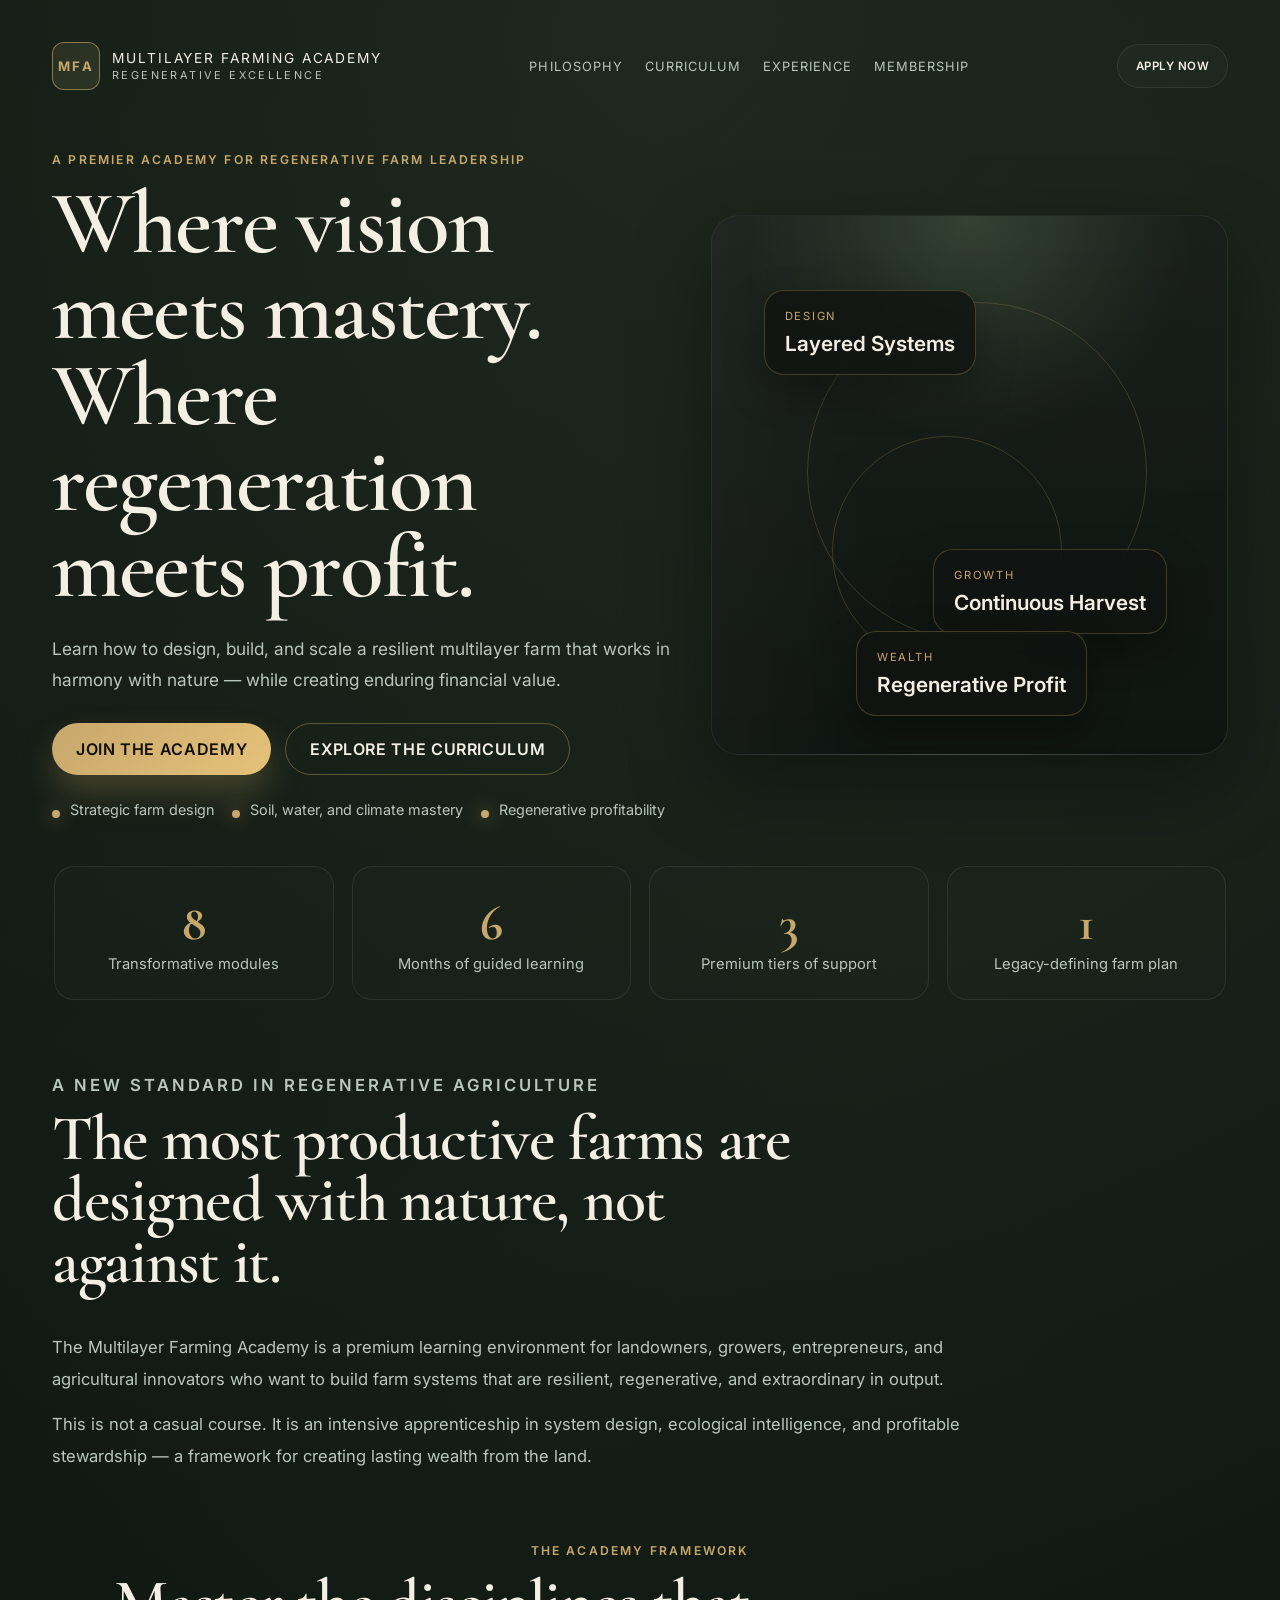
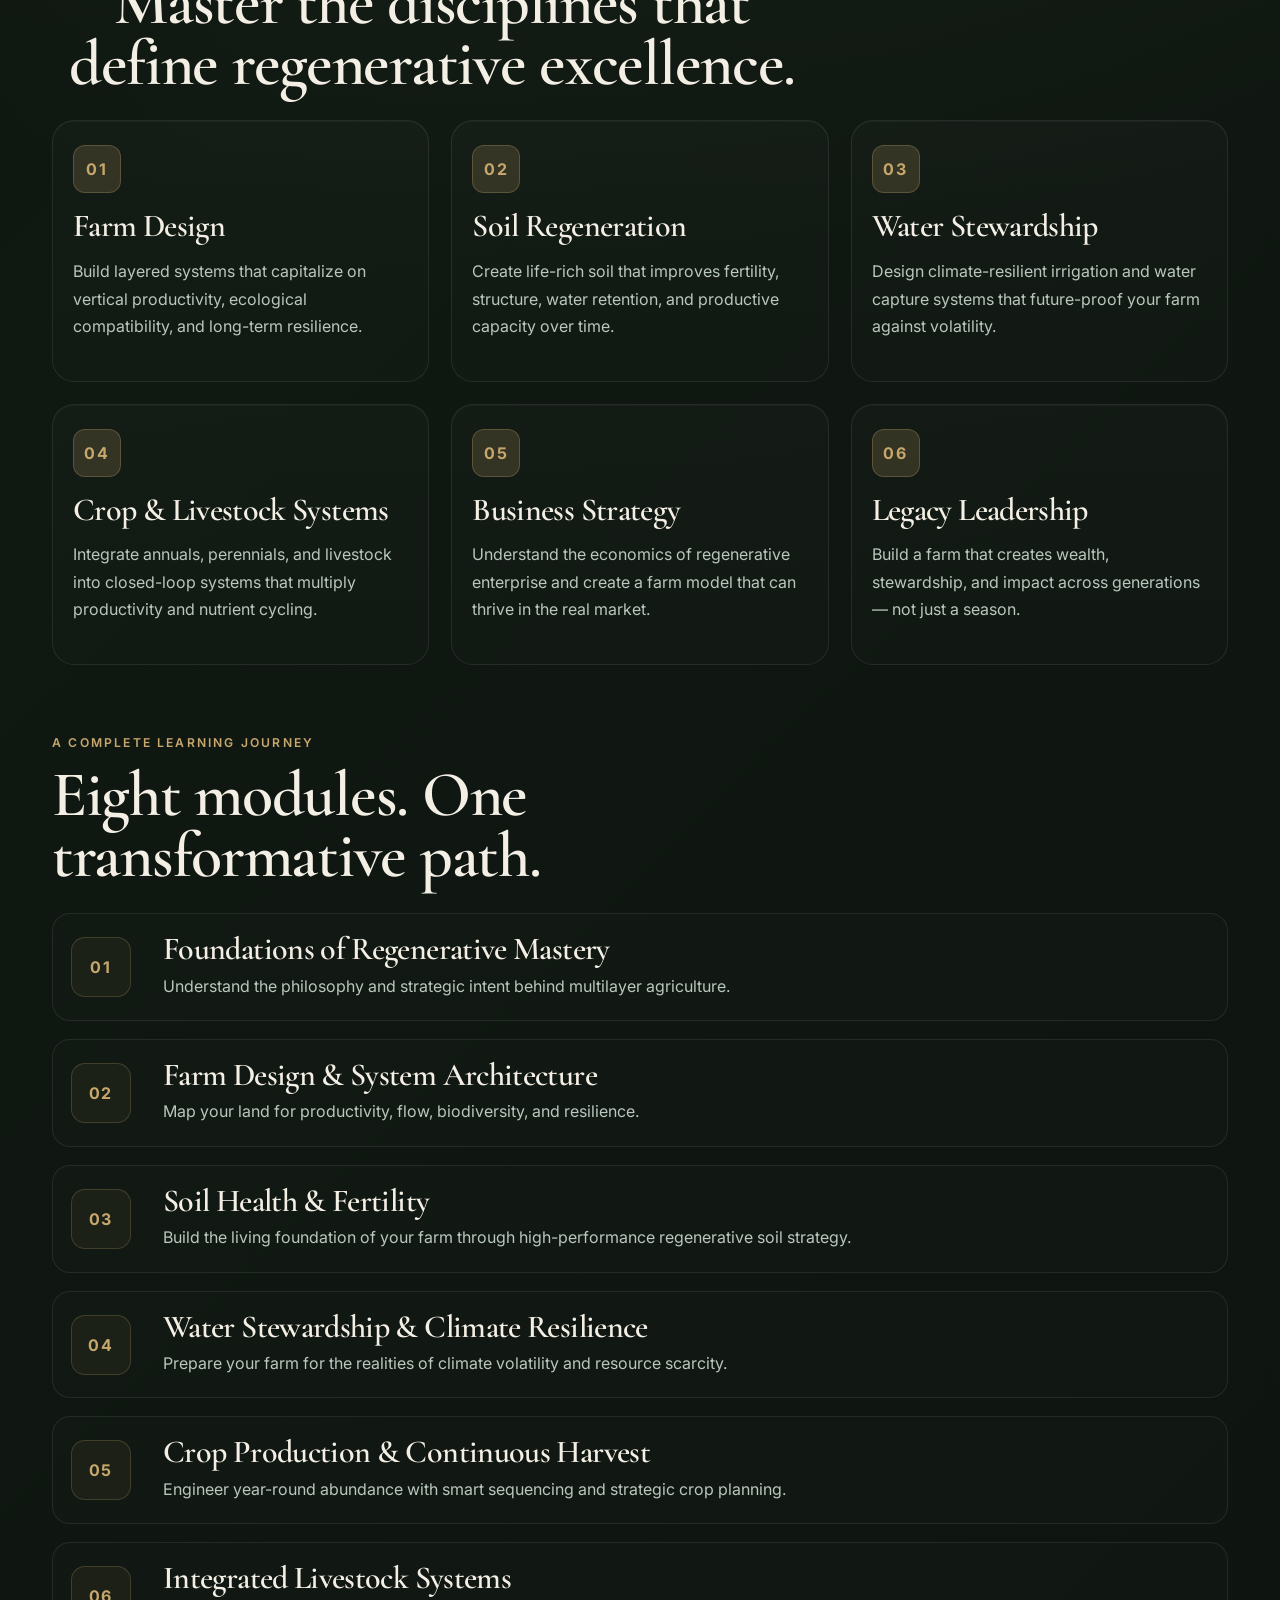
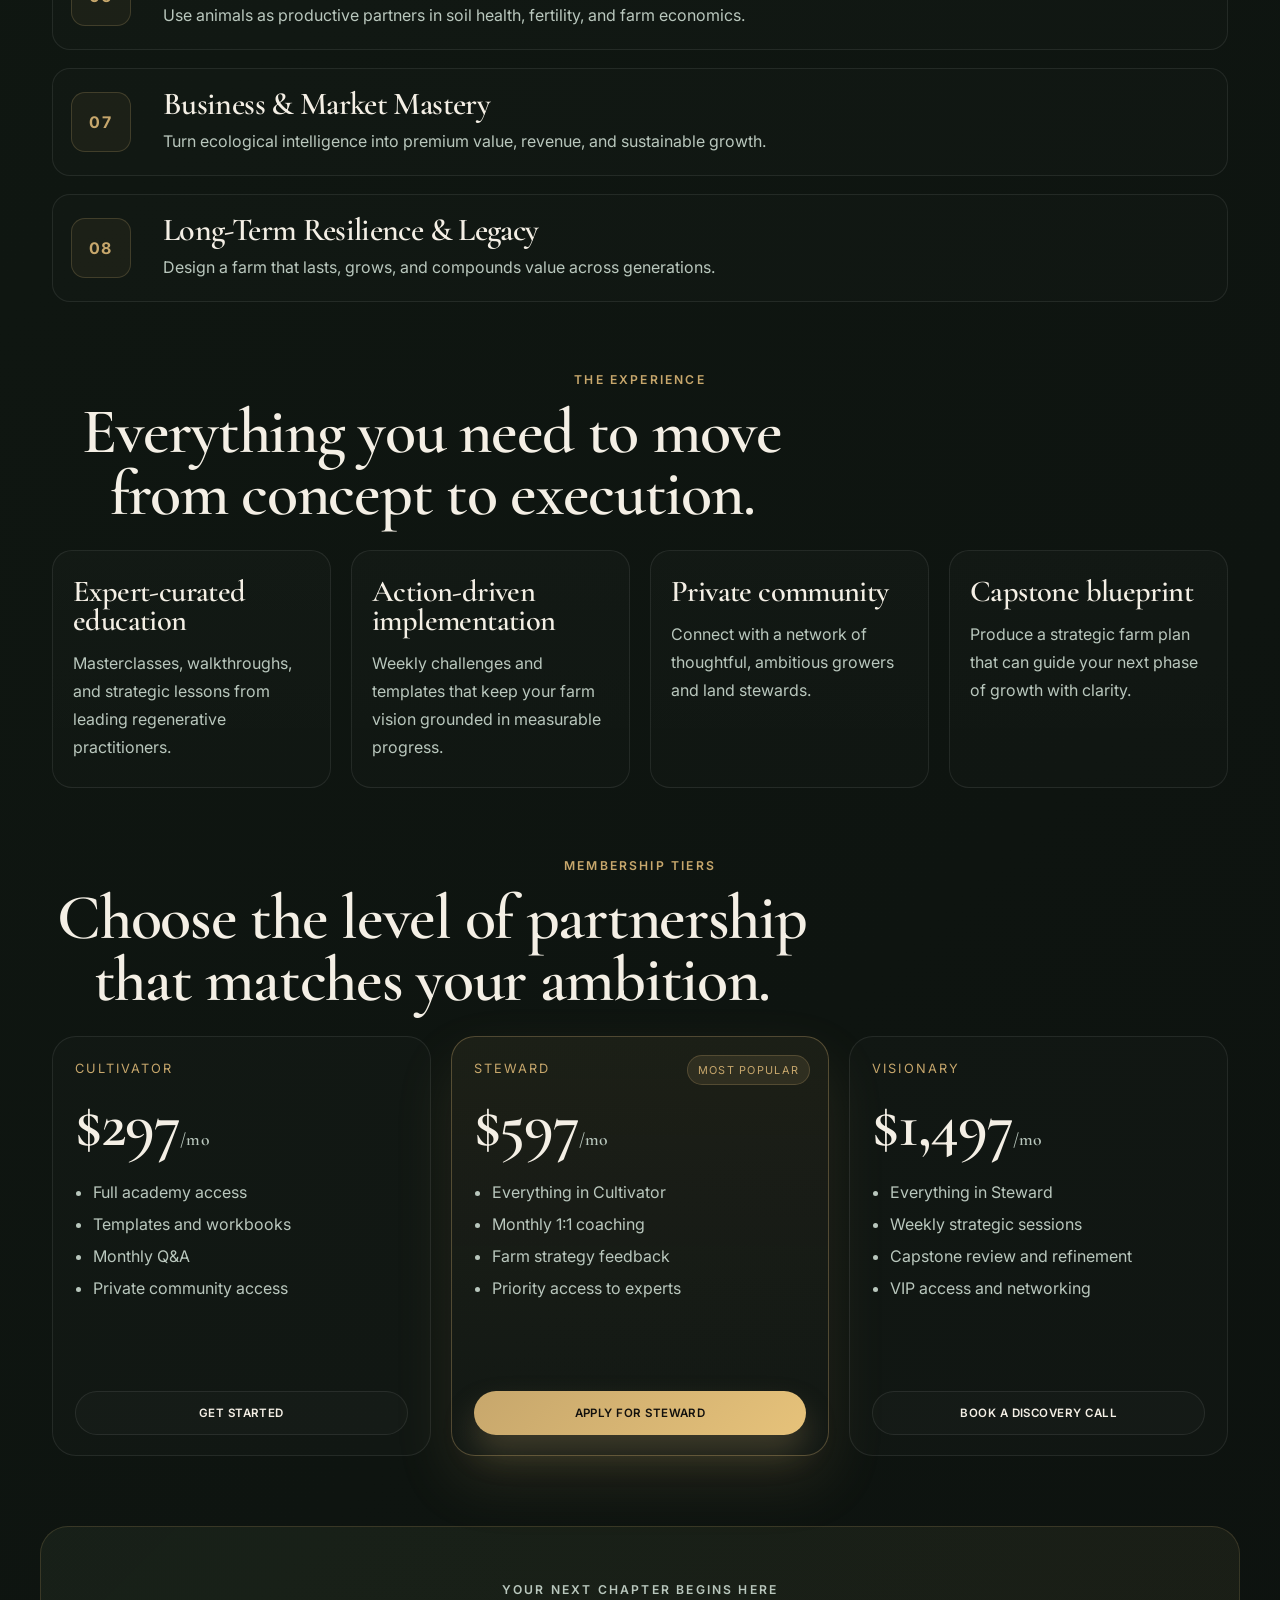
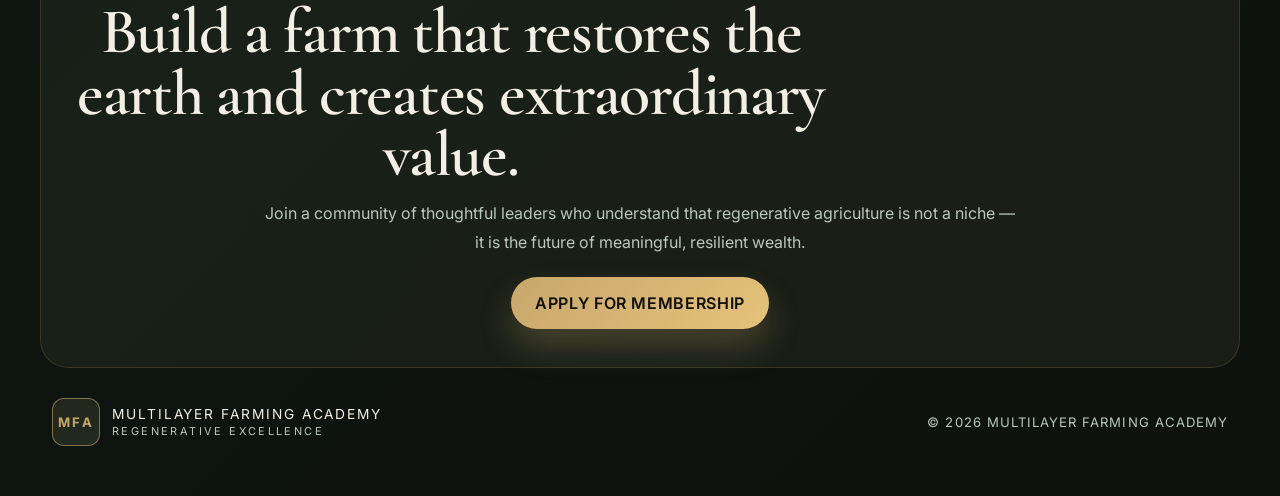
==== index.html @ 98a9863c "Create premium landing page and stylesheet for Multilayer Farming Academy" ====
<!DOCTYPE html>
<html lang="en">
  <head>
    <meta charset="UTF-8" />
    <meta name="viewport" content="width=device-width, initial-scale=1.0" />
    <title>Multilayer Farming Academy</title>
    <meta
      name="description"
      content="A premium membership academy for regenerative multilayer farming, strategic farm design, and agricultural mastery."
    />
    <link rel="preconnect" href="https://fonts.googleapis.com" />
    <link rel="preconnect" href="https://fonts.gstatic.com" crossorigin />
    <link
      href="https://fonts.googleapis.com/css2?family=Cormorant+Garamond:wght@400;500;600;700&family=Inter:wght@400;500;600;700;800&display=swap"
      rel="stylesheet"
    />
    <link rel="stylesheet" href="styles.css" />
  </head>
  <body>
    <div class="page-shell">
      <header class="topbar">
        <div class="brand-wrap">
          <div class="brand-mark">MFA</div>
          <div>
            <p class="brand-name">Multilayer Farming Academy</p>
            <p class="brand-subtitle">Regenerative Excellence</p>
          </div>
        </div>
        <nav class="nav">
          <a href="#philosophy">Philosophy</a>
          <a href="#curriculum">Curriculum</a>
          <a href="#experience">Experience</a>
          <a href="#pricing">Membership</a>
        </nav>
        <a class="cta-button small" href="#pricing">Apply Now</a>
      </header>

      <main>
        <section class="hero">
          <div class="hero-copy">
            <p class="eyebrow">A Premier Academy for Regenerative Farm Leadership</p>
            <h1>Where vision meets mastery.<br />Where regeneration meets profit.</h1>
            <p class="lede">
              Learn how to design, build, and scale a resilient multilayer farm that works in harmony with nature — while creating enduring financial value.
            </p>
            <div class="hero-actions">
              <a class="cta-button primary" href="#pricing">Join the Academy</a>
              <a class="ghost-button" href="#curriculum">Explore the Curriculum</a>
            </div>
            <ul class="hero-points">
              <li>Strategic farm design</li>
              <li>Soil, water, and climate mastery</li>
              <li>Regenerative profitability</li>
            </ul>
          </div>

          <div class="hero-visual" aria-label="Farm systems illustration">
            <div class="visual-card card-one">
              <span class="label">Design</span>
              <strong>Layered Systems</strong>
            </div>
            <div class="visual-card card-two">
              <span class="label">Growth</span>
              <strong>Continuous Harvest</strong>
            </div>
            <div class="visual-card card-three">
              <span class="label">Wealth</span>
              <strong>Regenerative Profit</strong>
            </div>
            <div class="orbit orbit-one"></div>
            <div class="orbit orbit-two"></div>
          </div>
        </section>

        <section class="stats" id="philosophy">
          <div>
            <strong>8</strong>
            <span>Transformative modules</span>
          </div>
          <div>
            <strong>6</strong>
            <span>Months of guided learning</span>
          </div>
          <div>
            <strong>3</strong>
            <span>Premium tiers of support</span>
          </div>
          <div>
            <strong>1</strong>
            <span>Legacy-defining farm plan</span>
          </div>
        </section>

        <section class="intro-block">
          <div class="section-heading">
            <p class="eyebrow">A new standard in regenerative agriculture</p>
            <h2>The most productive farms are designed with nature, not against it.</h2>
          </div>
          <p>
            The Multilayer Farming Academy is a premium learning environment for landowners, growers, entrepreneurs, and agricultural innovators who want to build farm systems that are resilient, regenerative, and extraordinary in output.
          </p>
          <p>
            This is not a casual course. It is an intensive apprenticeship in system design, ecological intelligence, and profitable stewardship — a framework for creating lasting wealth from the land.
          </p>
        </section>

        <section class="pillars" id="curriculum">
          <div class="section-heading center">
            <p class="eyebrow">The Academy framework</p>
            <h2>Master the disciplines that define regenerative excellence.</h2>
          </div>

          <div class="pillar-grid">
            <article class="pillar-card">
              <div class="icon">01</div>
              <h3>Farm Design</h3>
              <p>Build layered systems that capitalize on vertical productivity, ecological compatibility, and long-term resilience.</p>
            </article>
            <article class="pillar-card">
              <div class="icon">02</div>
              <h3>Soil Regeneration</h3>
              <p>Create life-rich soil that improves fertility, structure, water retention, and productive capacity over time.</p>
            </article>
            <article class="pillar-card">
              <div class="icon">03</div>
              <h3>Water Stewardship</h3>
              <p>Design climate-resilient irrigation and water capture systems that future-proof your farm against volatility.</p>
            </article>
            <article class="pillar-card">
              <div class="icon">04</div>
              <h3>Crop & Livestock Systems</h3>
              <p>Integrate annuals, perennials, and livestock into closed-loop systems that multiply productivity and nutrient cycling.</p>
            </article>
            <article class="pillar-card">
              <div class="icon">05</div>
              <h3>Business Strategy</h3>
              <p>Understand the economics of regenerative enterprise and create a farm model that can thrive in the real market.</p>
            </article>
            <article class="pillar-card">
              <div class="icon">06</div>
              <h3>Legacy Leadership</h3>
              <p>Build a farm that creates wealth, stewardship, and impact across generations — not just a season.</p>
            </article>
          </div>
        </section>

        <section class="curriculum-showcase" id="experience">
          <div class="section-heading">
            <p class="eyebrow">A complete learning journey</p>
            <h2>Eight modules. One transformative path.</h2>
          </div>

          <div class="module-list">
            <div class="module-item">
              <span>01</span>
              <div>
                <h3>Foundations of Regenerative Mastery</h3>
                <p>Understand the philosophy and strategic intent behind multilayer agriculture.</p>
              </div>
            </div>
            <div class="module-item">
              <span>02</span>
              <div>
                <h3>Farm Design & System Architecture</h3>
                <p>Map your land for productivity, flow, biodiversity, and resilience.</p>
              </div>
            </div>
            <div class="module-item">
              <span>03</span>
              <div>
                <h3>Soil Health & Fertility</h3>
                <p>Build the living foundation of your farm through high-performance regenerative soil strategy.</p>
              </div>
            </div>
            <div class="module-item">
              <span>04</span>
              <div>
                <h3>Water Stewardship & Climate Resilience</h3>
                <p>Prepare your farm for the realities of climate volatility and resource scarcity.</p>
              </div>
            </div>
            <div class="module-item">
              <span>05</span>
              <div>
                <h3>Crop Production & Continuous Harvest</h3>
                <p>Engineer year-round abundance with smart sequencing and strategic crop planning.</p>
              </div>
            </div>
            <div class="module-item">
              <span>06</span>
              <div>
                <h3>Integrated Livestock Systems</h3>
                <p>Use animals as productive partners in soil health, fertility, and farm economics.</p>
              </div>
            </div>
            <div class="module-item">
              <span>07</span>
              <div>
                <h3>Business & Market Mastery</h3>
                <p>Turn ecological intelligence into premium value, revenue, and sustainable growth.</p>
              </div>
            </div>
            <div class="module-item">
              <span>08</span>
              <div>
                <h3>Long-Term Resilience & Legacy</h3>
                <p>Design a farm that lasts, grows, and compounds value across generations.</p>
              </div>
            </div>
          </div>
        </section>

        <section class="experience-band">
          <div class="section-heading center">
            <p class="eyebrow">The experience</p>
            <h2>Everything you need to move from concept to execution.</h2>
          </div>
          <div class="experience-grid">
            <div class="experience-card">
              <h3>Expert-curated education</h3>
              <p>Masterclasses, walkthroughs, and strategic lessons from leading regenerative practitioners.</p>
            </div>
            <div class="experience-card">
              <h3>Action-driven implementation</h3>
              <p>Weekly challenges and templates that keep your farm vision grounded in measurable progress.</p>
            </div>
            <div class="experience-card">
              <h3>Private community</h3>
              <p>Connect with a network of thoughtful, ambitious growers and land stewards.</p>
            </div>
            <div class="experience-card">
              <h3>Capstone blueprint</h3>
              <p>Produce a strategic farm plan that can guide your next phase of growth with clarity.</p>
            </div>
          </div>
        </section>

        <section class="pricing" id="pricing">
          <div class="section-heading center">
            <p class="eyebrow">Membership tiers</p>
            <h2>Choose the level of partnership that matches your ambition.</h2>
          </div>

          <div class="pricing-grid">
            <article class="tier-card">
              <p class="tier-name">Cultivator</p>
              <h3>$297<span>/mo</span></h3>
              <ul>
                <li>Full academy access</li>
                <li>Templates and workbooks</li>
                <li>Monthly Q&A</li>
                <li>Private community access</li>
              </ul>
              <a href="#" class="cta-button small">Get Started</a>
            </article>

            <article class="tier-card featured">
              <div class="badge">Most Popular</div>
              <p class="tier-name">Steward</p>
              <h3>$597<span>/mo</span></h3>
              <ul>
                <li>Everything in Cultivator</li>
                <li>Monthly 1:1 coaching</li>
                <li>Farm strategy feedback</li>
                <li>Priority access to experts</li>
              </ul>
              <a href="#" class="cta-button primary small">Apply for Steward</a>
            </article>

            <article class="tier-card">
              <p class="tier-name">Visionary</p>
              <h3>$1,497<span>/mo</span></h3>
              <ul>
                <li>Everything in Steward</li>
                <li>Weekly strategic sessions</li>
                <li>Capstone review and refinement</li>
                <li>VIP access and networking</li>
              </ul>
              <a href="#" class="cta-button small">Book a Discovery Call</a>
            </article>
          </div>
        </section>

        <section class="cta-panel">
          <p class="eyebrow">Your next chapter begins here</p>
          <h2>Build a farm that restores the earth and creates extraordinary value.</h2>
          <p>
            Join a community of thoughtful leaders who understand that regenerative agriculture is not a niche — it is the future of meaningful, resilient wealth.
          </p>
          <a class="cta-button primary" href="#pricing">Apply for Membership</a>
        </section>
      </main>

      <footer class="footer">
        <div class="brand-wrap">
          <div class="brand-mark">MFA</div>
          <div>
            <p class="brand-name">Multilayer Farming Academy</p>
            <p class="brand-subtitle">Regenerative Excellence</p>
          </div>
        </div>
        <p>© 2026 Multilayer Farming Academy</p>
      </footer>
    </div>
  </body>
</html>
---- styles.css ----
:root {
  --bg: #0d120f;
  --bg-soft: #151d19;
  --panel: rgba(19, 29, 24, 0.82);
  --panel-strong: #151f1a;
  --panel-alt: #f4efe5;
  --text: #f4efe5;
  --muted: #b9c7bd;
  --green: #6e8d63;
  --green-deep: #3d5a44;
  --gold: #c7a76c;
  --gold-soft: rgba(199, 167, 108, 0.18);
  --line: rgba(255, 255, 255, 0.08);
  --shadow: rgba(0, 0, 0, 0.35);
}

* {
  box-sizing: border-box;
}

html {
  scroll-behavior: smooth;
}

body {
  margin: 0;
  background:
    radial-gradient(circle at top, rgba(110, 141, 99, 0.18), transparent 35%),
    linear-gradient(135deg, #0b100d 0%, #101812 30%, #0d120f 100%);
  color: var(--text);
  font-family: "Inter", sans-serif;
}

img {
  max-width: 100%;
  display: block;
}

.page-shell {
  width: min(1200px, calc(100% - 32px));
  margin: 0 auto;
  padding: 24px 0 50px;
}

.topbar,
.hero,
.stats,
.intro-block,
.pillars,
.curriculum-showcase,
.experience-band,
.pricing,
.cta-panel,
.footer {
  width: 100%;
}

.topbar {
  display: flex;
  align-items: center;
  justify-content: space-between;
  gap: 20px;
  padding: 18px 12px 26px;
}

.brand-wrap {
  display: flex;
  align-items: center;
  gap: 12px;
}

.brand-mark {
  width: 48px;
  height: 48px;
  display: grid;
  place-items: center;
  border: 1px solid rgba(199, 167, 108, 0.6);
  border-radius: 12px;
  background: linear-gradient(135deg, rgba(199, 167, 108, 0.12), rgba(110, 141, 99, 0.2));
  color: var(--gold);
  font-size: 0.82rem;
  font-weight: 700;
  letter-spacing: 0.18em;
}

.brand-name {
  margin: 0;
  font-size: 0.86rem;
  letter-spacing: 0.14em;
  text-transform: uppercase;
  color: var(--text);
}

.brand-subtitle {
  margin: 2px 0 0;
  font-size: 0.68rem;
  letter-spacing: 0.22em;
  text-transform: uppercase;
  color: var(--muted);
}

.nav {
  display: flex;
  align-items: center;
  gap: 22px;
  font-size: 0.8rem;
  letter-spacing: 0.08em;
  text-transform: uppercase;
}

.nav a,
.ghost-button,
.cta-button {
  text-decoration: none;
  transition: all 0.25s ease;
}

.nav a {
  color: var(--muted);
}

.nav a:hover,
.nav a:focus-visible {
  color: var(--text);
}

.hero {
  display: grid;
  grid-template-columns: 1.1fr 0.9fr;
  gap: 26px;
  align-items: center;
  padding: 36px 12px 22px;
}

.eyebrow {
  margin: 0 0 14px;
  color: var(--gold);
  font-size: 0.76rem;
  font-weight: 600;
  letter-spacing: 0.18em;
  text-transform: uppercase;
}

h1,
h2,
h3 {
  margin: 0;
  font-family: "Cormorant Garamond", serif;
  font-weight: 600;
  line-height: 0.96;
  letter-spacing: -0.02em;
}

h1 {
  font-size: clamp(3.4rem, 7vw, 6rem);
  max-width: 650px;
}

h2 {
  font-size: clamp(2.5rem, 5vw, 4rem);
  max-width: 760px;
}

h3 {
  font-size: clamp(1.7rem, 2.8vw, 2.4rem);
}

.lede {
  margin: 22px 0 0;
  max-width: 620px;
  font-size: 1.08rem;
  line-height: 1.8;
  color: var(--muted);
}

.hero-actions {
  display: flex;
  flex-wrap: wrap;
  gap: 14px;
  margin-top: 28px;
}

.cta-button,
.ghost-button {
  display: inline-flex;
  align-items: center;
  justify-content: center;
  min-height: 52px;
  padding: 0 24px;
  border-radius: 999px;
  font-weight: 600;
  letter-spacing: 0.04em;
  text-transform: uppercase;
  cursor: pointer;
}

.cta-button.small,
.ghost-button.small {
  min-height: 44px;
  padding: 0 18px;
  font-size: 0.72rem;
}

.cta-button.primary {
  background: linear-gradient(135deg, var(--gold), #e6c27a);
  color: #12100d;
  box-shadow: 0 18px 32px rgba(199, 167, 108, 0.25);
}

.cta-button:not(.primary) {
  background: rgba(255, 255, 255, 0.02);
  border: 1px solid var(--line);
  color: var(--text);
}

.ghost-button {
  background: transparent;
  border: 1px solid rgba(199, 167, 108, 0.4);
  color: var(--text);
}

.hero-points {
  display: flex;
  flex-wrap: wrap;
  gap: 12px 18px;
  padding: 0;
  margin: 26px 0 0;
  list-style: none;
  color: var(--muted);
  font-size: 0.9rem;
}

.hero-points li {
  position: relative;
  padding-left: 18px;
}

.hero-points li::before {
  content: "";
  position: absolute;
  top: 9px;
  left: 0;
  width: 8px;
  height: 8px;
  border-radius: 50%;
  background: var(--gold);
  box-shadow: 0 0 18px rgba(199, 167, 108, 0.8);
}

.hero-visual {
  position: relative;
  min-height: 540px;
  border: 1px solid var(--line);
  border-radius: 28px;
  background:
    linear-gradient(180deg, rgba(255, 255, 255, 0.04), rgba(255, 255, 255, 0.01)),
    radial-gradient(circle at top, rgba(110, 141, 99, 0.3), transparent 38%),
    rgba(12, 17, 15, 0.72);
  overflow: hidden;
  box-shadow: var(--shadow) 0px 30px 80px;
}

.hero-visual::before {
  content: "";
  position: absolute;
  inset: 0;
  background:
    linear-gradient(180deg, transparent 0%, rgba(0, 0, 0, 0.15) 100%),
    linear-gradient(90deg, rgba(255, 255, 255, 0.03), transparent 30%);
}

.visual-card {
  position: absolute;
  z-index: 2;
  display: flex;
  flex-direction: column;
  gap: 8px;
  border: 1px solid rgba(199, 167, 108, 0.28);
  border-radius: 20px;
  background: rgba(17, 19, 17, 0.8);
  box-shadow: 0 16px 40px rgba(0, 0, 0, 0.28);
  backdrop-filter: blur(12px);
  padding: 18px 20px;
}

.visual-card .label {
  font-size: 0.7rem;
  color: var(--gold);
  letter-spacing: 0.16em;
  text-transform: uppercase;
}

.visual-card strong {
  font-size: 1.3rem;
  font-weight: 600;
  color: var(--text);
}

.card-one {
  left: 52px;
  top: 74px;
}

.card-two {
  right: 60px;
  bottom: 120px;
}

.card-three {
  left: 28%;
  bottom: 38px;
}

.orbit {
  position: absolute;
  border: 1px solid rgba(199, 167, 108, 0.22);
  border-radius: 50%;
}

.orbit-one {
  width: 340px;
  height: 340px;
  top: 86px;
  right: 80px;
}

.orbit-two {
  width: 230px;
  height: 230px;
  left: 120px;
  bottom: 88px;
}

.stats {
  display: grid;
  grid-template-columns: repeat(4, minmax(0, 1fr));
  gap: 18px;
  padding: 26px 14px 0;
}

.stats > div {
  padding: 26px 18px;
  border: 1px solid var(--line);
  border-radius: 20px;
  background: rgba(255, 255, 255, 0.01);
  text-align: center;
}

.stats strong {
  display: block;
  font-size: clamp(2.2rem, 4vw, 3.1rem);
  font-family: "Cormorant Garamond", serif;
  color: var(--gold);
}

.stats span {
  color: var(--muted);
  font-size: 0.92rem;
}

.intro-block,
.pillars,
.curriculum-showcase,
.experience-band,
.pricing,
.cta-panel {
  margin-top: 70px;
  padding: 0 12px;
}

.section-heading {
  margin-bottom: 26px;
}

.section-heading.center {
  text-align: center;
}

.section-heading h2 {
  margin-top: 6px;
}

.intro-block {
  display: grid;
  gap: 14px;
  max-width: 980px;
}

.intro-block p {
  margin: 0;
  color: var(--muted);
  font-size: 1.04rem;
  line-height: 1.9;
}

.pillar-grid {
  display: grid;
  grid-template-columns: repeat(3, minmax(0, 1fr));
  gap: 22px;
}

.pillar-card {
  border: 1px solid var(--line);
  border-radius: 22px;
  background: linear-gradient(180deg, rgba(255,255,255,0.02), rgba(255,255,255,0.01));
  padding: 24px 20px;
  min-height: 250px;
  box-shadow: inset 0 1px 0 rgba(255,255,255,0.03);
}

.icon {
  display: inline-flex;
  width: 48px;
  height: 48px;
  align-items: center;
  justify-content: center;
  border-radius: 12px;
  background: var(--gold-soft);
  border: 1px solid rgba(199, 167, 108, 0.28);
  color: var(--gold);
  font-weight: 700;
  letter-spacing: 0.12em;
}

.pillar-card h3 {
  margin-top: 18px;
  font-size: 2rem;
}

.pillar-card p {
  margin-top: 16px;
  color: var(--muted);
  line-height: 1.72;
}

.module-list {
  display: grid;
  gap: 18px;
}

.module-item {
  display: grid;
  grid-template-columns: 74px 1fr;
  align-items: center;
  gap: 18px;
  padding: 20px 18px;
  border: 1px solid var(--line);
  border-radius: 18px;
  background: rgba(255,255,255,0.012);
}

.module-item span {
  display: grid;
  place-items: center;
  width: 60px;
  height: 60px;
  border-radius: 14px;
  background: rgba(199, 167, 108, 0.06);
  border: 1px solid rgba(199, 167, 108, 0.22);
  color: var(--gold);
  font-weight: 700;
  letter-spacing: 0.1em;
}

.module-item h3 {
  font-size: 2rem;
}

.module-item p {
  margin: 8px 0 0;
  color: var(--muted);
  line-height: 1.7;
}

.experience-grid {
  display: grid;
  grid-template-columns: repeat(4, minmax(0, 1fr));
  gap: 20px;
}

.experience-card {
  border: 1px solid var(--line);
  border-radius: 20px;
  padding: 26px 20px;
  background: linear-gradient(180deg, rgba(255,255,255,0.02), rgba(255,255,255,0.01));
}

.experience-card h3 {
  font-size: 1.9rem;
}

.experience-card p {
  margin: 14px 0 0;
  color: var(--muted);
  line-height: 1.75;
}

.pricing-grid {
  display: grid;
  grid-template-columns: repeat(3, minmax(0, 1fr));
  gap: 20px;
}

.tier-card {
  position: relative;
  display: flex;
  flex-direction: column;
  min-height: 420px;
  padding: 24px 22px 20px;
  border: 1px solid var(--line);
  border-radius: 24px;
  background: rgba(255,255,255,0.015);
}

.tier-card.featured {
  background: linear-gradient(180deg, rgba(199, 167, 108, 0.08), rgba(255, 255, 255, 0.02));
  border-color: rgba(199, 167, 108, 0.34);
  box-shadow: 0 26px 60px rgba(199, 167, 108, 0.12);
}

.badge {
  position: absolute;
  top: 18px;
  right: 18px;
  padding: 7px 10px;
  border-radius: 999px;
  background: rgba(199, 167, 108, 0.12);
  border: 1px solid rgba(199, 167, 108, 0.24);
  color: var(--gold);
  font-size: 0.68rem;
  letter-spacing: 0.12em;
  text-transform: uppercase;
}

.tier-name {
  margin: 0;
  color: var(--gold);
  font-size: 0.8rem;
  letter-spacing: 0.16em;
  text-transform: uppercase;
}

.tier-card h3 {
  margin-top: 18px;
  font-size: clamp(3rem, 5vw, 4rem);
}

.tier-card h3 span {
  font-size: 1.1rem;
  letter-spacing: 0.02em;
  color: var(--muted);
}

.tier-card ul {
  margin: 20px 0 30px;
  padding-left: 18px;
  color: var(--muted);
  line-height: 2;
}

.tier-card .cta-button {
  margin-top: auto;
}

.cta-panel {
  padding: 38px 30px;
  border: 1px solid rgba(199, 167, 108, 0.18);
  border-radius: 28px;
  background: linear-gradient(135deg, rgba(110, 141, 99, 0.1), rgba(199, 167, 108, 0.08));
  text-align: center;
}

.cta-panel p {
  margin: 14px auto 0;
  max-width: 760px;
  color: var(--muted);
  line-height: 1.8;
}

.cta-panel .cta-button {
  margin-top: 20px;
}

.footer {
  display: flex;
  align-items: center;
  justify-content: space-between;
  gap: 18px;
  padding: 30px 12px 0;
  color: var(--muted);
  font-size: 0.82rem;
  letter-spacing: 0.08em;
  text-transform: uppercase;
}

@media (max-width: 980px) {
  .nav {
    display: none;
  }

  .hero {
    grid-template-columns: 1fr;
  }

  .hero-visual {
    min-height: 420px;
  }

  .pillar-grid,
  .pricing-grid,
  .experience-grid {
    grid-template-columns: repeat(2, minmax(0, 1fr));
  }
}

@media (max-width: 680px) {
  .page-shell {
    width: min(100% - 22px, 1200px);
  }

  .topbar {
    padding-top: 8px;
  }

  .brand-name,
  .brand-subtitle {
    letter-spacing: 0.08em;
  }

  .stats,
  .pillar-grid,
  .pricing-grid,
  .experience-grid {
    grid-template-columns: 1fr;
  }

  .cta-button,
  .ghost-button {
    width: 100%;
  }

  .module-item {
    grid-template-columns: 56px 1fr;
  }

  .module-item span {
    width: 52px;
    height: 52px;
  }

  .module-item h3 {
    font-size: 1.6rem;
  }

  .footer {
    flex-direction: column;
    text-align: center;
  }
}
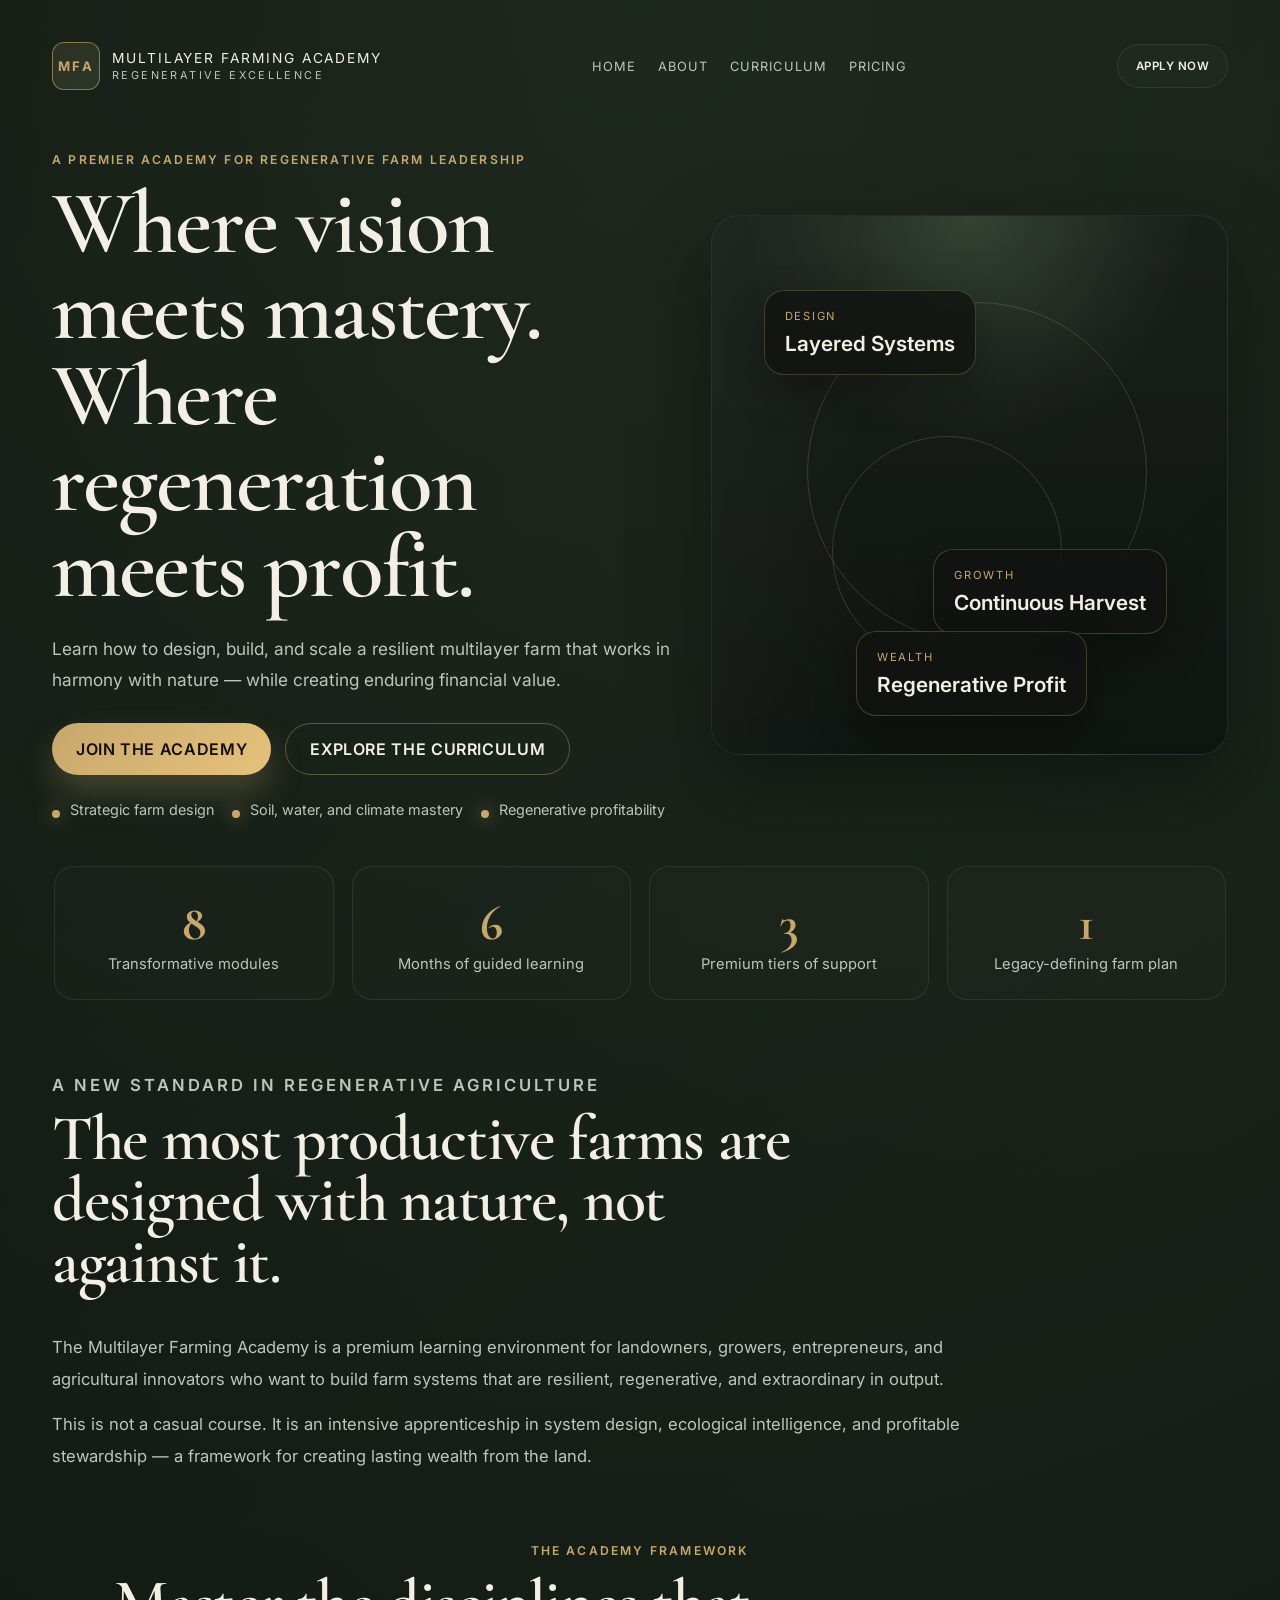
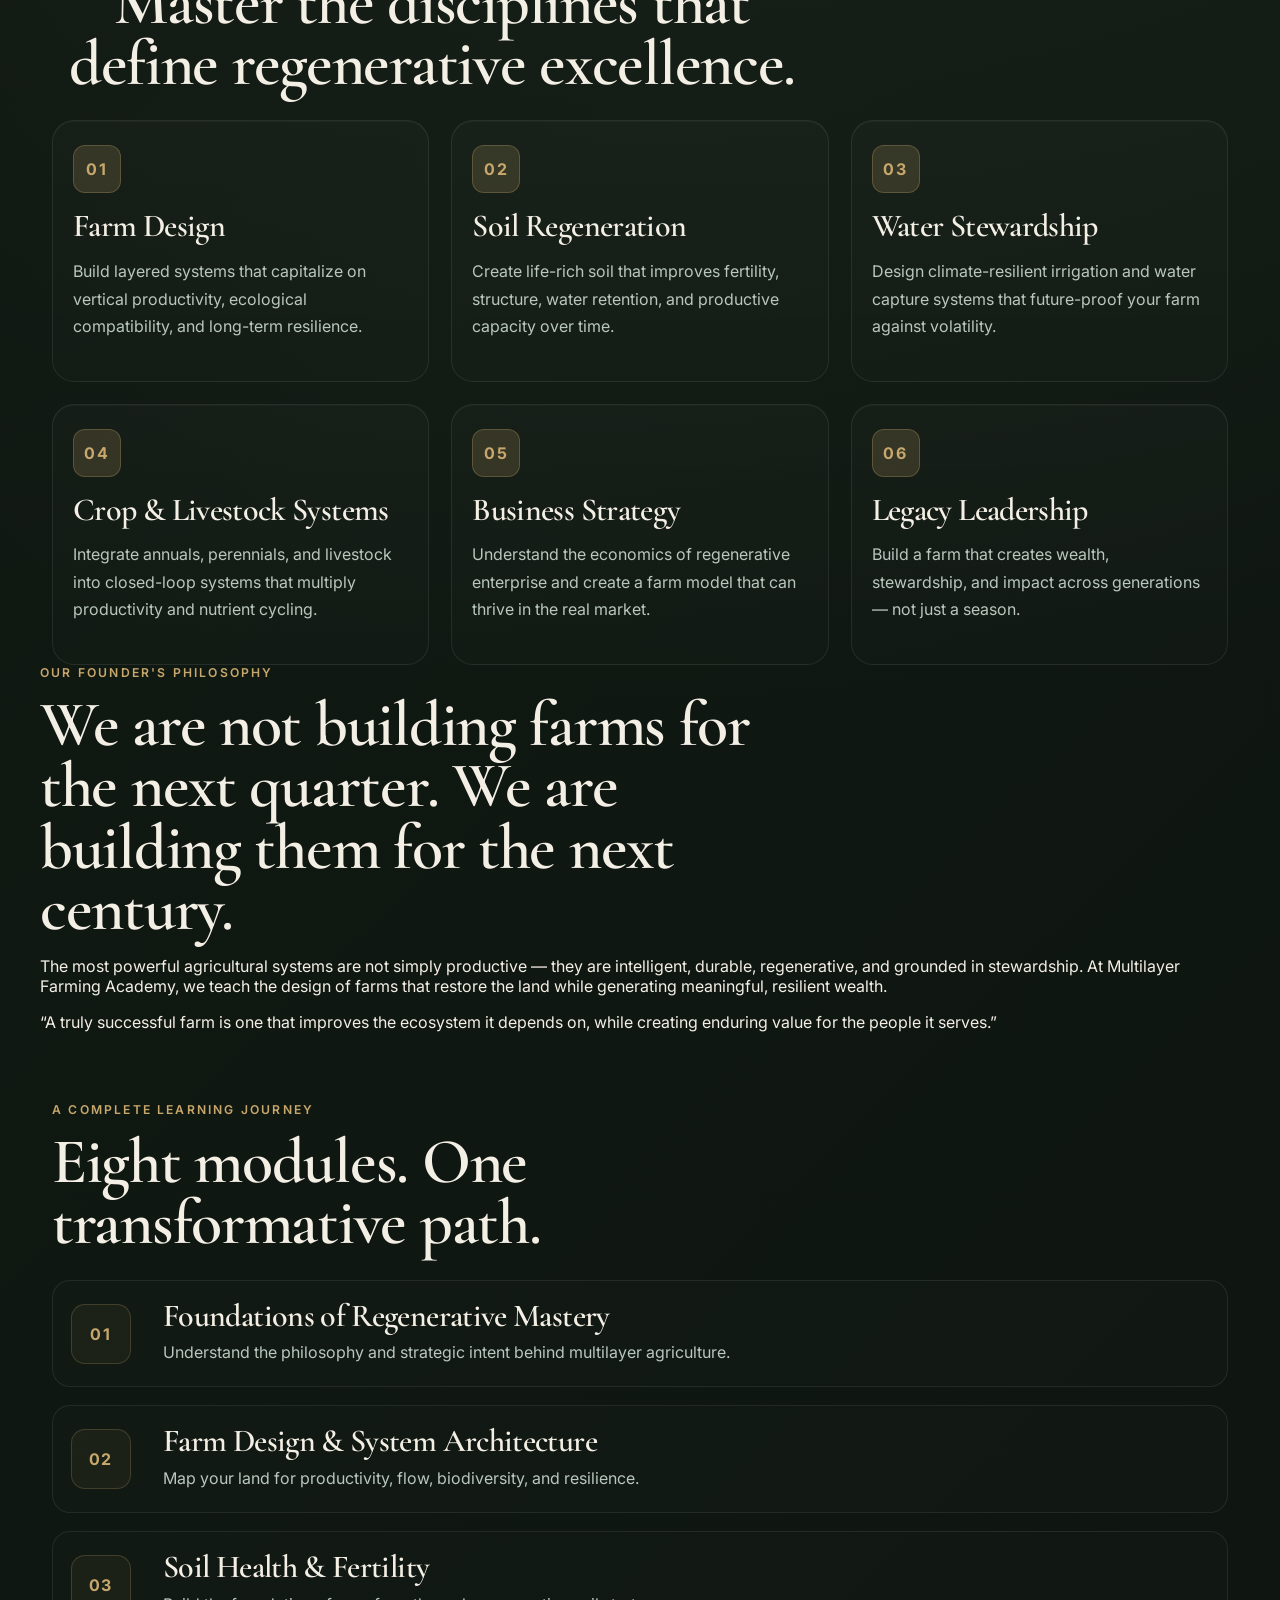
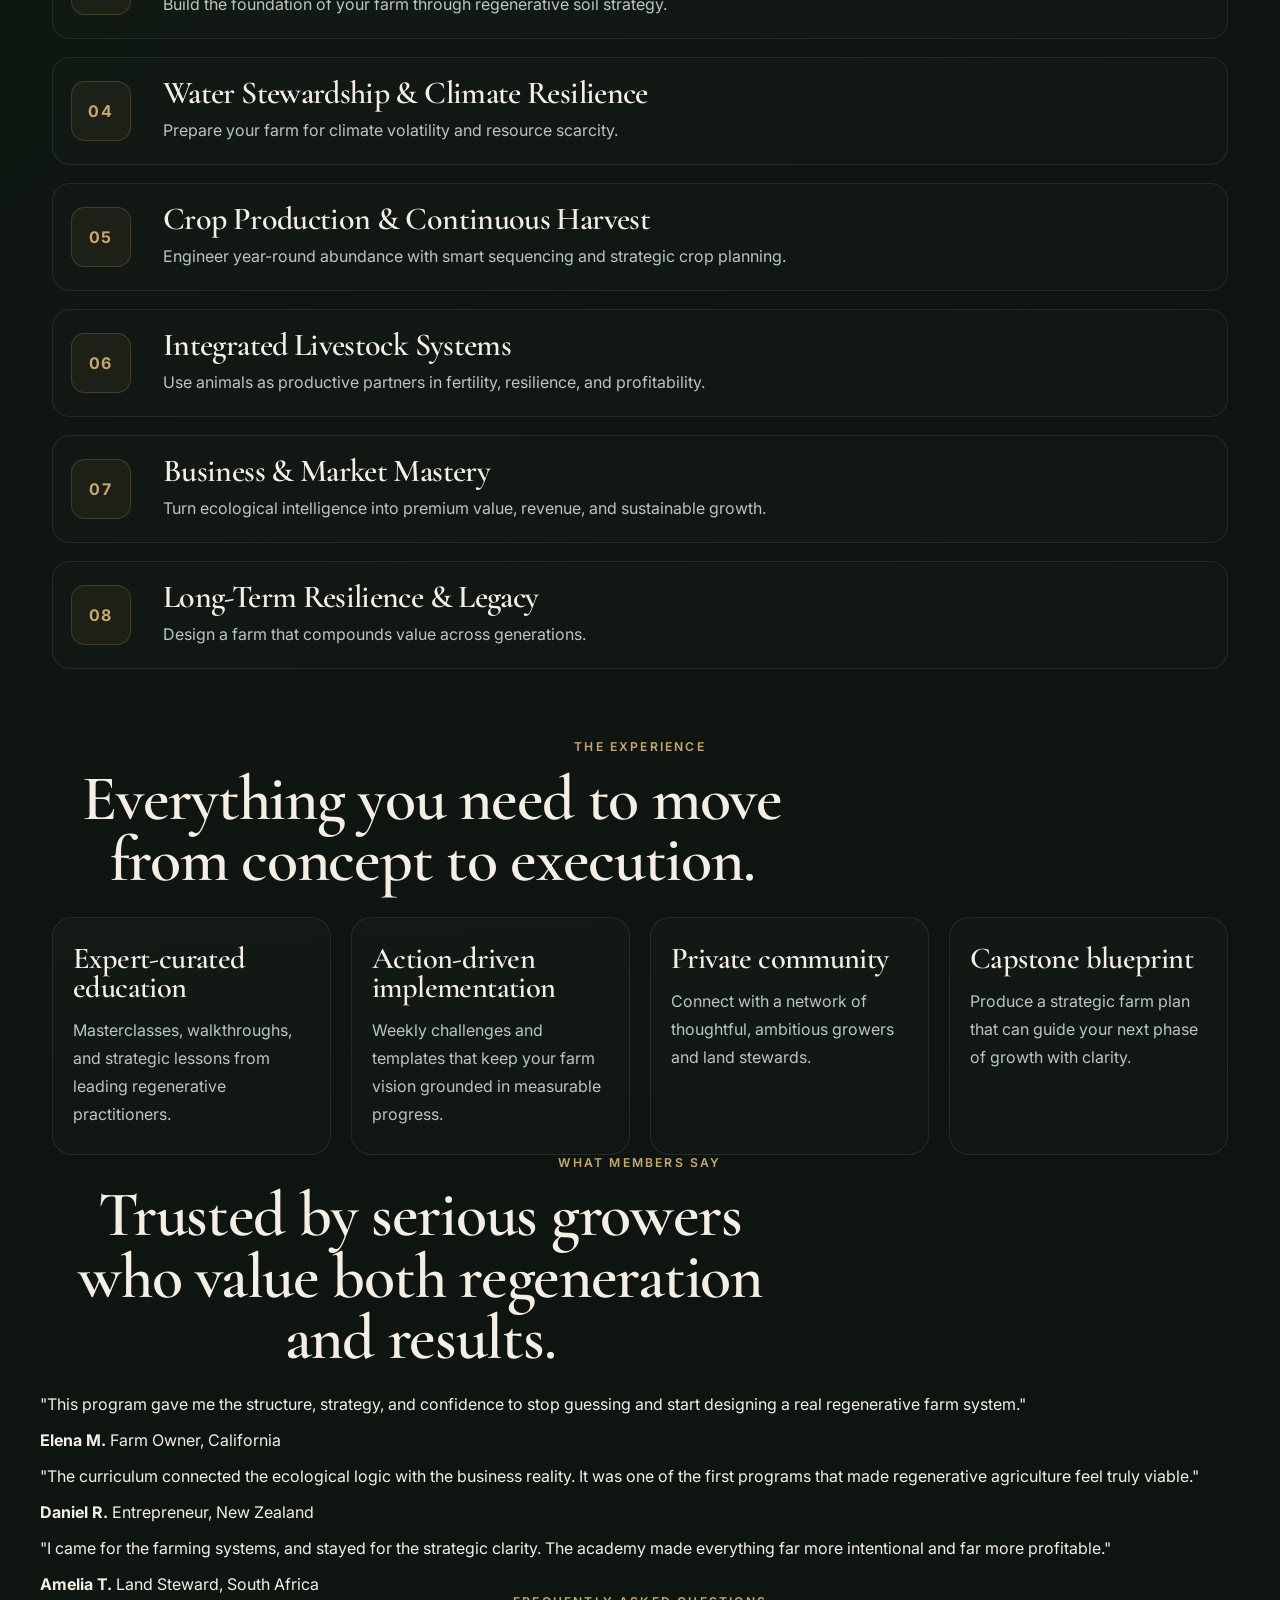
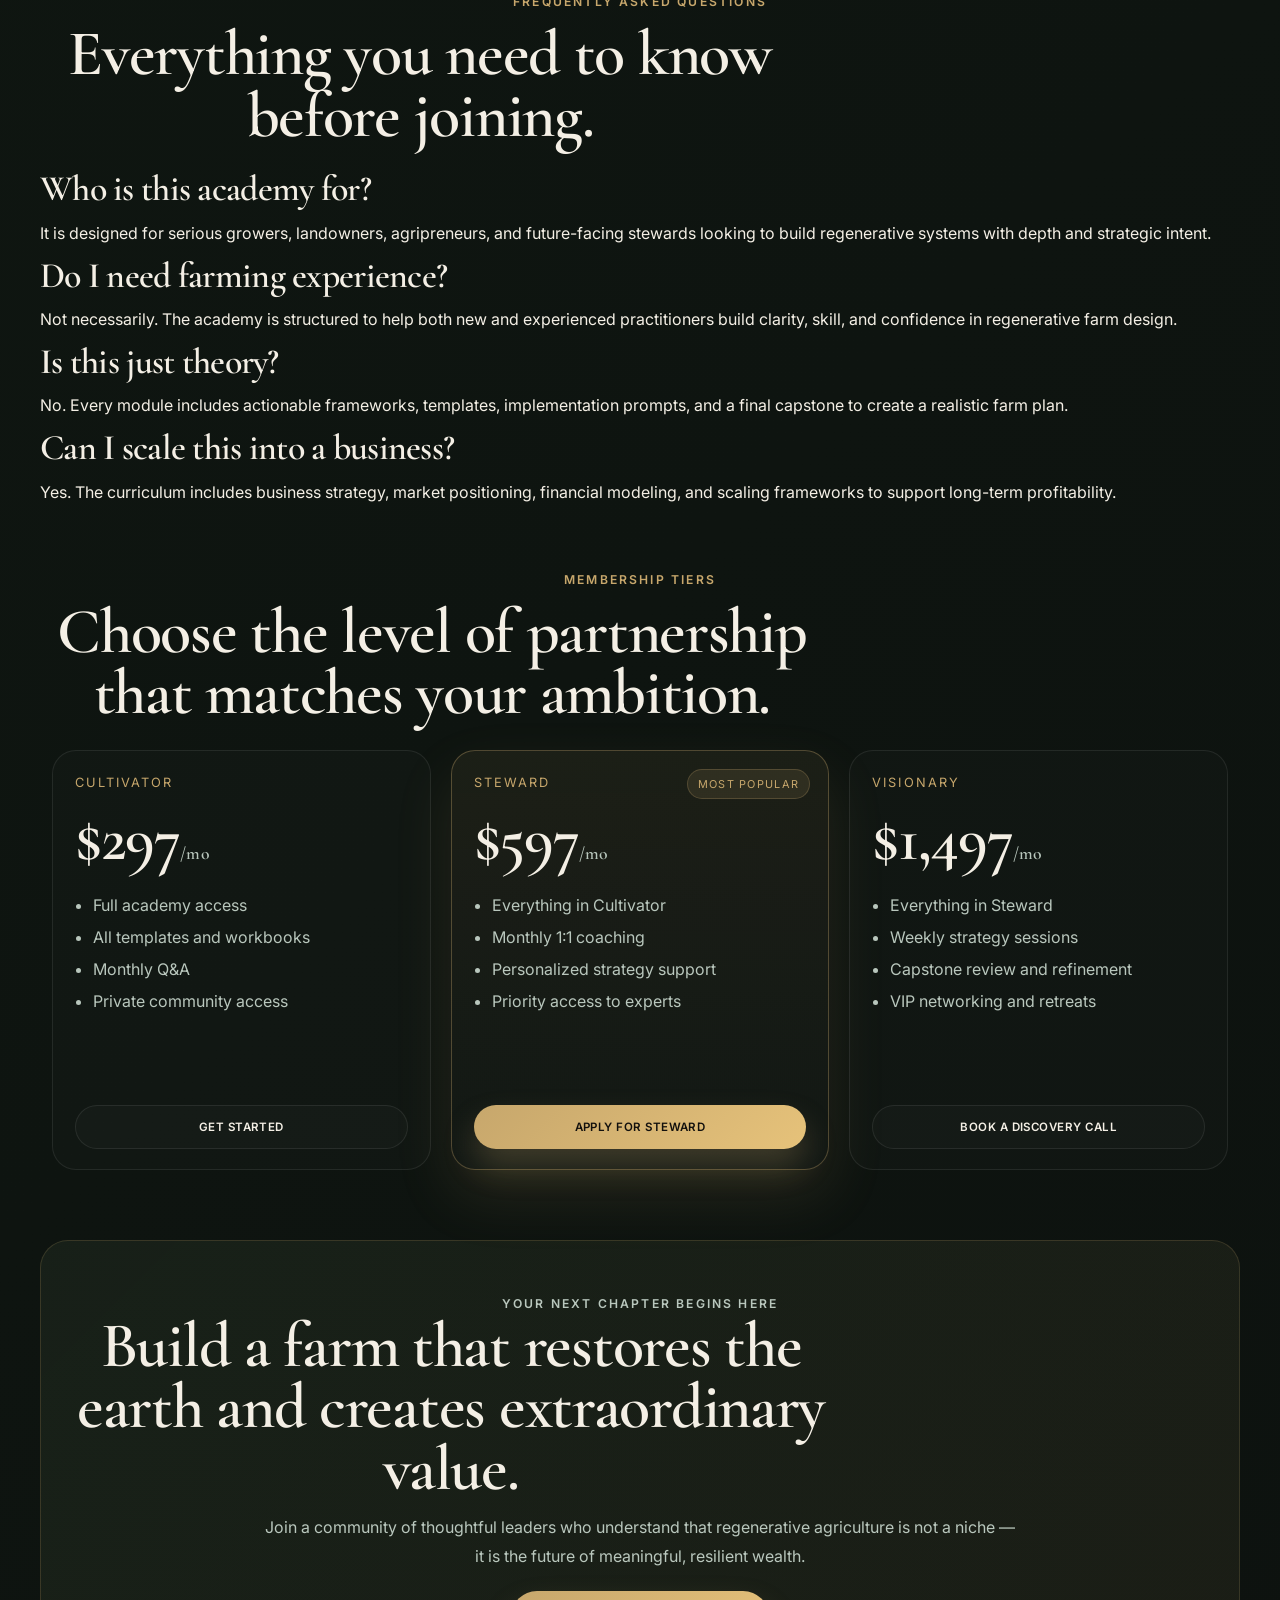
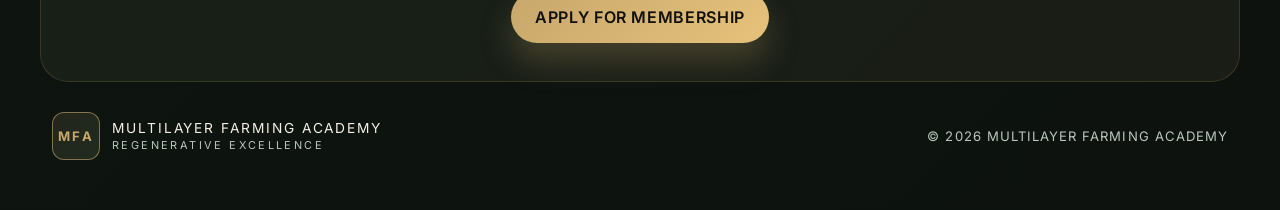
==== commit 2e8189d2: "Upgrade premium landing page with founder story, testimonials, and FAQ sections" ====
--- a/index.html
+++ b/index.html
@@ -27,12 +27,12 @@
           </div>
         </div>
         <nav class="nav">
-          <a href="#philosophy">Philosophy</a>
-          <a href="#curriculum">Curriculum</a>
-          <a href="#experience">Experience</a>
-          <a href="#pricing">Membership</a>
+          <a href="index.html">Home</a>
+          <a href="about.html">About</a>
+          <a href="curriculum.html">Curriculum</a>
+          <a href="pricing.html">Pricing</a>
         </nav>
-        <a class="cta-button small" href="#pricing">Apply Now</a>
+        <a class="cta-button small" href="pricing.html">Apply Now</a>
       </header>
 
       <main>
@@ -44,8 +44,8 @@
               Learn how to design, build, and scale a resilient multilayer farm that works in harmony with nature — while creating enduring financial value.
             </p>
             <div class="hero-actions">
-              <a class="cta-button primary" href="#pricing">Join the Academy</a>
-              <a class="ghost-button" href="#curriculum">Explore the Curriculum</a>
+              <a class="cta-button primary" href="pricing.html">Join the Academy</a>
+              <a class="ghost-button" href="curriculum.html">Explore the Curriculum</a>
             </div>
             <ul class="hero-points">
               <li>Strategic farm design</li>
@@ -144,6 +144,19 @@
           </div>
         </section>
 
+        <section class="story-band">
+          <div class="story-copy">
+            <p class="eyebrow">Our founder's philosophy</p>
+            <h2>We are not building farms for the next quarter. We are building them for the next century.</h2>
+            <p>
+              The most powerful agricultural systems are not simply productive — they are intelligent, durable, regenerative, and grounded in stewardship. At Multilayer Farming Academy, we teach the design of farms that restore the land while generating meaningful, resilient wealth.
+            </p>
+          </div>
+          <div class="quote-card">
+            <p>“A truly successful farm is one that improves the ecosystem it depends on, while creating enduring value for the people it serves.”</p>
+          </div>
+        </section>
+
         <section class="curriculum-showcase" id="experience">
           <div class="section-heading">
             <p class="eyebrow">A complete learning journey</p>
@@ -169,14 +182,14 @@
               <span>03</span>
               <div>
                 <h3>Soil Health & Fertility</h3>
-                <p>Build the living foundation of your farm through high-performance regenerative soil strategy.</p>
+                <p>Build the foundation of your farm through regenerative soil strategy.</p>
               </div>
             </div>
             <div class="module-item">
               <span>04</span>
               <div>
                 <h3>Water Stewardship & Climate Resilience</h3>
-                <p>Prepare your farm for the realities of climate volatility and resource scarcity.</p>
+                <p>Prepare your farm for climate volatility and resource scarcity.</p>
               </div>
             </div>
             <div class="module-item">
@@ -190,7 +203,7 @@
               <span>06</span>
               <div>
                 <h3>Integrated Livestock Systems</h3>
-                <p>Use animals as productive partners in soil health, fertility, and farm economics.</p>
+                <p>Use animals as productive partners in fertility, resilience, and profitability.</p>
               </div>
             </div>
             <div class="module-item">
@@ -204,7 +217,7 @@
               <span>08</span>
               <div>
                 <h3>Long-Term Resilience & Legacy</h3>
-                <p>Design a farm that lasts, grows, and compounds value across generations.</p>
+                <p>Design a farm that compounds value across generations.</p>
               </div>
             </div>
           </div>
@@ -231,6 +244,61 @@
             <div class="experience-card">
               <h3>Capstone blueprint</h3>
               <p>Produce a strategic farm plan that can guide your next phase of growth with clarity.</p>
+            </div>
+          </div>
+        </section>
+
+        <section class="testimonials">
+          <div class="section-heading center">
+            <p class="eyebrow">What members say</p>
+            <h2>Trusted by serious growers who value both regeneration and results.</h2>
+          </div>
+          <div class="testimonial-grid">
+            <article class="testimonial-card">
+              <p>"This program gave me the structure, strategy, and confidence to stop guessing and start designing a real regenerative farm system."</p>
+              <div class="person">
+                <strong>Elena M.</strong>
+                <span>Farm Owner, California</span>
+              </div>
+            </article>
+            <article class="testimonial-card">
+              <p>"The curriculum connected the ecological logic with the business reality. It was one of the first programs that made regenerative agriculture feel truly viable."</p>
+              <div class="person">
+                <strong>Daniel R.</strong>
+                <span>Entrepreneur, New Zealand</span>
+              </div>
+            </article>
+            <article class="testimonial-card">
+              <p>"I came for the farming systems, and stayed for the strategic clarity. The academy made everything far more intentional and far more profitable."</p>
+              <div class="person">
+                <strong>Amelia T.</strong>
+                <span>Land Steward, South Africa</span>
+              </div>
+            </article>
+          </div>
+        </section>
+
+        <section class="faq-section">
+          <div class="section-heading center">
+            <p class="eyebrow">Frequently asked questions</p>
+            <h2>Everything you need to know before joining.</h2>
+          </div>
+          <div class="faq-list">
+            <div class="faq-item">
+              <h3>Who is this academy for?</h3>
+              <p>It is designed for serious growers, landowners, agripreneurs, and future-facing stewards looking to build regenerative systems with depth and strategic intent.</p>
+            </div>
+            <div class="faq-item">
+              <h3>Do I need farming experience?</h3>
+              <p>Not necessarily. The academy is structured to help both new and experienced practitioners build clarity, skill, and confidence in regenerative farm design.</p>
+            </div>
+            <div class="faq-item">
+              <h3>Is this just theory?</h3>
+              <p>No. Every module includes actionable frameworks, templates, implementation prompts, and a final capstone to create a realistic farm plan.</p>
+            </div>
+            <div class="faq-item">
+              <h3>Can I scale this into a business?</h3>
+              <p>Yes. The curriculum includes business strategy, market positioning, financial modeling, and scaling frameworks to support long-term profitability.</p>
             </div>
           </div>
         </section>
@@ -247,11 +315,11 @@
               <h3>$297<span>/mo</span></h3>
               <ul>
                 <li>Full academy access</li>
-                <li>Templates and workbooks</li>
+                <li>All templates and workbooks</li>
                 <li>Monthly Q&A</li>
                 <li>Private community access</li>
               </ul>
-              <a href="#" class="cta-button small">Get Started</a>
+              <a href="apply.html" class="cta-button small">Get Started</a>
             </article>
 
             <article class="tier-card featured">
@@ -261,10 +329,10 @@
               <ul>
                 <li>Everything in Cultivator</li>
                 <li>Monthly 1:1 coaching</li>
-                <li>Farm strategy feedback</li>
+                <li>Personalized strategy support</li>
                 <li>Priority access to experts</li>
               </ul>
-              <a href="#" class="cta-button primary small">Apply for Steward</a>
+              <a href="apply.html" class="cta-button primary small">Apply for Steward</a>
             </article>
 
             <article class="tier-card">
@@ -272,11 +340,11 @@
               <h3>$1,497<span>/mo</span></h3>
               <ul>
                 <li>Everything in Steward</li>
-                <li>Weekly strategic sessions</li>
+                <li>Weekly strategy sessions</li>
                 <li>Capstone review and refinement</li>
-                <li>VIP access and networking</li>
+                <li>VIP networking and retreats</li>
               </ul>
-              <a href="#" class="cta-button small">Book a Discovery Call</a>
+              <a href="apply.html" class="cta-button small">Book a Discovery Call</a>
             </article>
           </div>
         </section>
@@ -287,7 +355,7 @@
           <p>
             Join a community of thoughtful leaders who understand that regenerative agriculture is not a niche — it is the future of meaningful, resilient wealth.
           </p>
-          <a class="cta-button primary" href="#pricing">Apply for Membership</a>
+          <a class="cta-button primary" href="apply.html">Apply for Membership</a>
         </section>
       </main>
 
